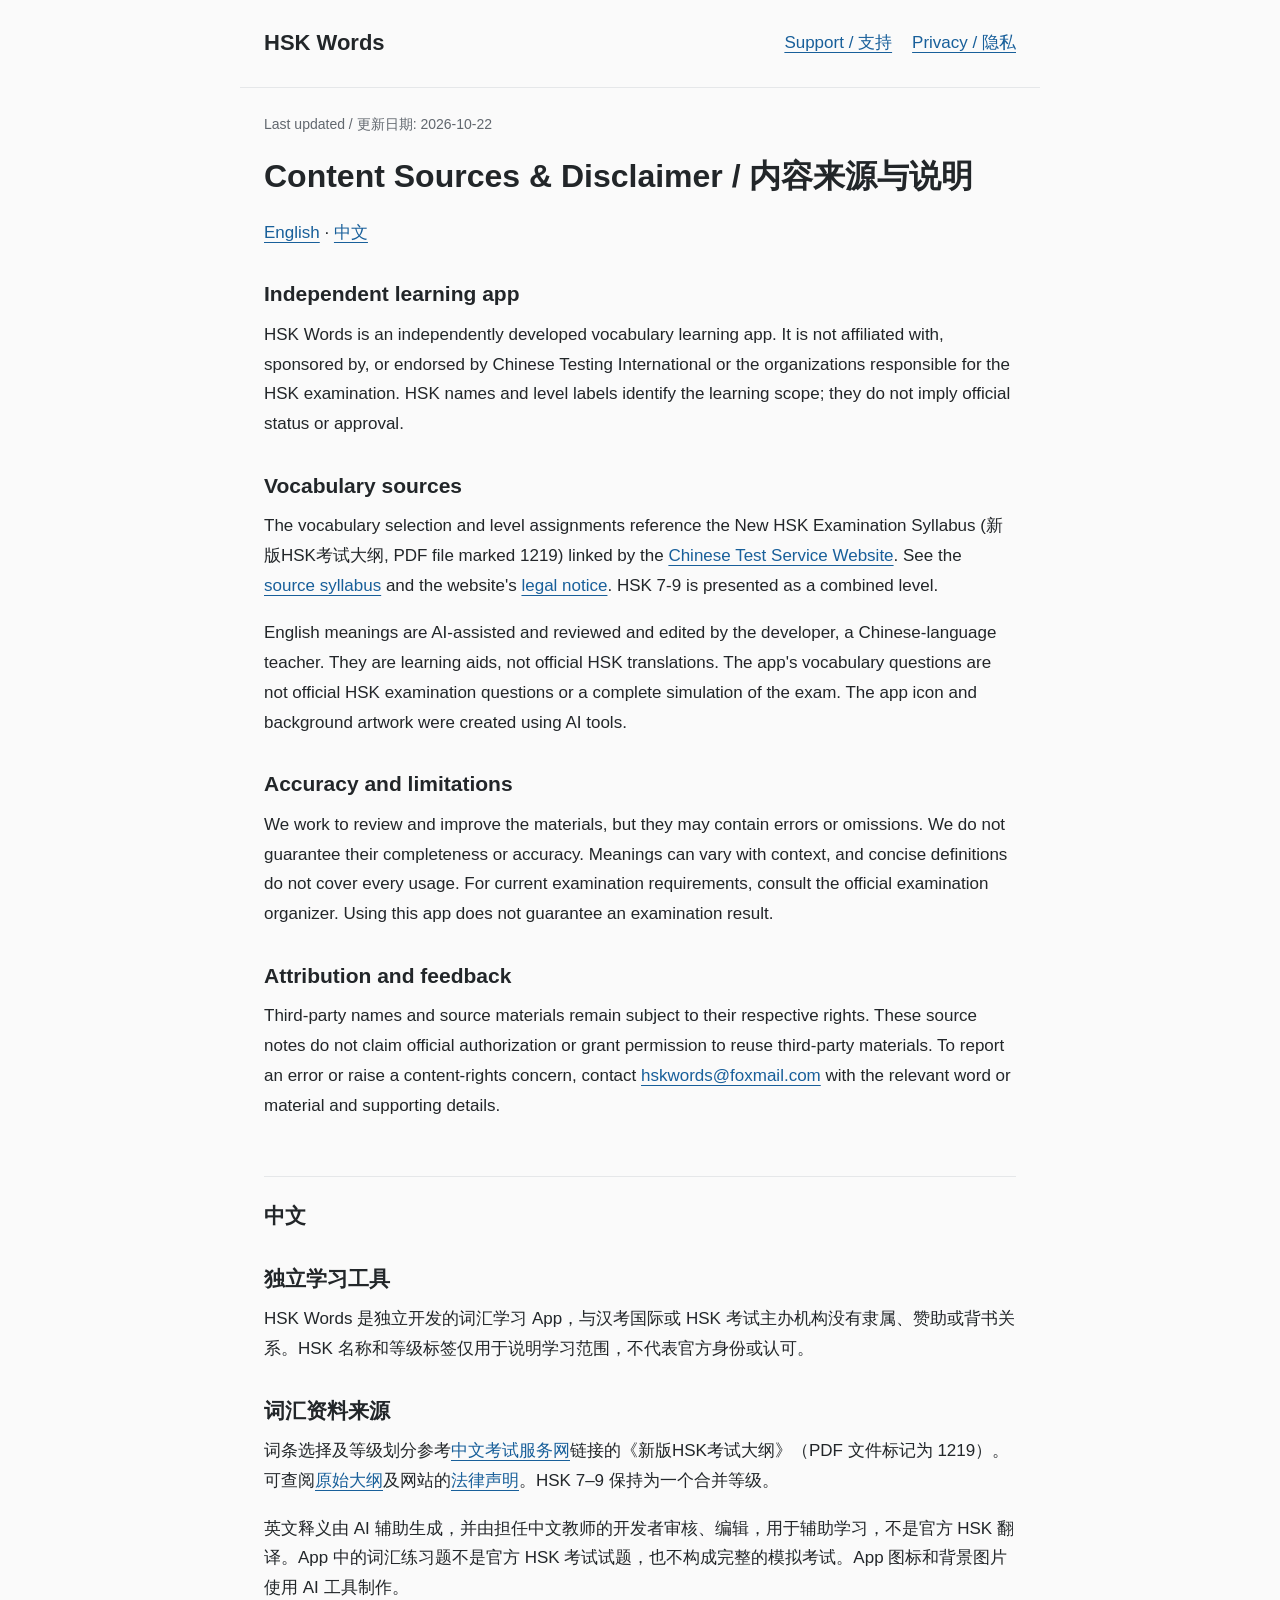
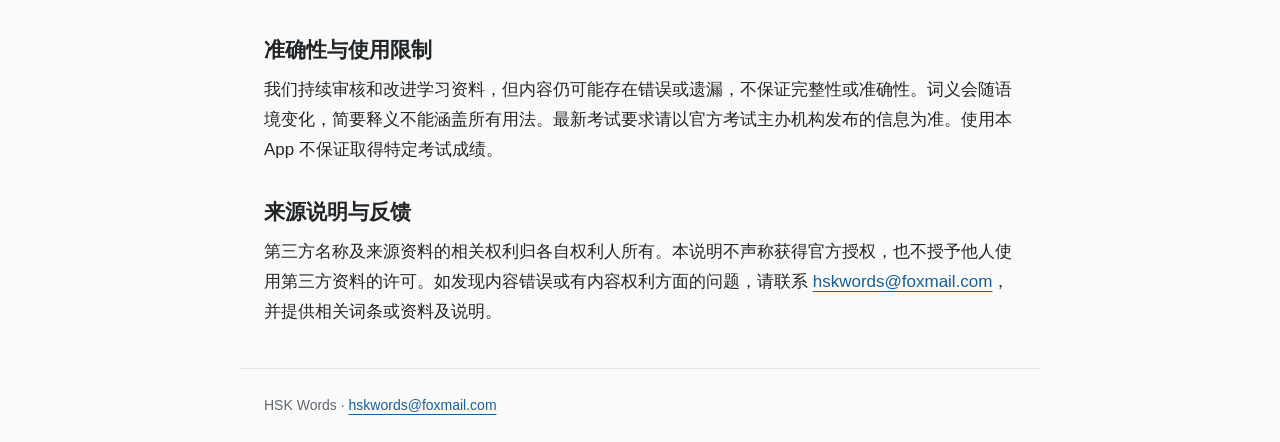
==== content.html @ 9126dc78 "docs: publish content sources and disclaimer" ====
<!doctype html>
<html lang="en">
<head><meta charset="utf-8"><meta name="viewport" content="width=device-width, initial-scale=1"><title>Content Sources &amp; Disclaimer / 内容来源与说明 | HSK Words</title><link rel="stylesheet" href="style.css"></head>
<body>
<header><a class="brand" href="index.html">HSK Words</a><nav aria-label="Pages"><a href="index.html">Support / 支持</a><a href="privacy.html">Privacy / 隐私</a></nav></header>
<main><p class="draft">Last updated / 更新日期: 2026-10-22</p>
<h1>Content Sources &amp; Disclaimer / 内容来源与说明</h1>
<p class="languages"><a href="#english">English</a> · <a href="#chinese">中文</a></p>
<section id="english" lang="en">
<h2>Independent learning app</h2>
<p>HSK Words is an independently developed vocabulary learning app. It is not affiliated with, sponsored by, or endorsed by Chinese Testing International or the organizations responsible for the HSK examination. HSK names and level labels identify the learning scope; they do not imply official status or approval.</p>
<h2>Vocabulary sources</h2>
<p>The vocabulary selection and level assignments reference the New HSK Examination Syllabus (新版HSK考试大纲, PDF file marked 1219) linked by the <a href="https://www.chinesetest.cn/">Chinese Test Service Website</a>. See the <a href="https://hsk.cn-bj.ufileos.com/3.0/%E6%96%B0%E7%89%88HSK%E8%80%83%E8%AF%95%E5%A4%A7%E7%BA%B21219.pdf">source syllabus</a> and the website's <a href="https://www.chinesetest.cn/legal-notice">legal notice</a>. HSK 7-9 is presented as a combined level.</p>
<p>English meanings are AI-assisted and reviewed and edited by the developer, a Chinese-language teacher. They are learning aids, not official HSK translations. The app's vocabulary questions are not official HSK examination questions or a complete simulation of the exam. The app icon and background artwork were created using AI tools.</p>
<h2>Accuracy and limitations</h2>
<p>We work to review and improve the materials, but they may contain errors or omissions. We do not guarantee their completeness or accuracy. Meanings can vary with context, and concise definitions do not cover every usage. For current examination requirements, consult the official examination organizer. Using this app does not guarantee an examination result.</p>
<h2>Attribution and feedback</h2>
<p>Third-party names and source materials remain subject to their respective rights. These source notes do not claim official authorization or grant permission to reuse third-party materials. To report an error or raise a content-rights concern, contact <a href="mailto:hskwords@foxmail.com">hskwords@foxmail.com</a> with the relevant word or material and supporting details.</p>
</section>
<section id="chinese" lang="zh-Hans">
<h2 class="language-title">中文</h2>
<h2>独立学习工具</h2>
<p>HSK Words 是独立开发的词汇学习 App，与汉考国际或 HSK 考试主办机构没有隶属、赞助或背书关系。HSK 名称和等级标签仅用于说明学习范围，不代表官方身份或认可。</p>
<h2>词汇资料来源</h2>
<p>词条选择及等级划分参考<a href="https://www.chinesetest.cn/">中文考试服务网</a>链接的《新版HSK考试大纲》（PDF 文件标记为 1219）。可查阅<a href="https://hsk.cn-bj.ufileos.com/3.0/%E6%96%B0%E7%89%88HSK%E8%80%83%E8%AF%95%E5%A4%A7%E7%BA%B21219.pdf">原始大纲</a>及网站的<a href="https://www.chinesetest.cn/legal-notice">法律声明</a>。HSK 7–9 保持为一个合并等级。</p>
<p>英文释义由 AI 辅助生成，并由担任中文教师的开发者审核、编辑，用于辅助学习，不是官方 HSK 翻译。App 中的词汇练习题不是官方 HSK 考试试题，也不构成完整的模拟考试。App 图标和背景图片使用 AI 工具制作。</p>
<h2>准确性与使用限制</h2>
<p>我们持续审核和改进学习资料，但内容仍可能存在错误或遗漏，不保证完整性或准确性。词义会随语境变化，简要释义不能涵盖所有用法。最新考试要求请以官方考试主办机构发布的信息为准。使用本 App 不保证取得特定考试成绩。</p>
<h2>来源说明与反馈</h2>
<p>第三方名称及来源资料的相关权利归各自权利人所有。本说明不声称获得官方授权，也不授予他人使用第三方资料的许可。如发现内容错误或有内容权利方面的问题，请联系 <a href="mailto:hskwords@foxmail.com">hskwords@foxmail.com</a>，并提供相关词条或资料及说明。</p>
</section>
</main><footer>HSK Words · <a href="mailto:hskwords@foxmail.com">hskwords@foxmail.com</a></footer>
</body></html>
---- style.css ----
* { box-sizing: border-box; }
html { color-scheme: light; scroll-padding-top: 24px; }
body { margin: 0; background: #fafafa; color: #222629; font: 17px/1.75 -apple-system, BlinkMacSystemFont, "Segoe UI", sans-serif; letter-spacing: 0; }
header, main, footer { max-width: 800px; margin: auto; padding: 24px; }
header { display: flex; align-items: center; justify-content: space-between; flex-wrap: wrap; gap: 16px; border-bottom: 1px solid #e5e7e9; }
nav { display: flex; flex-wrap: wrap; gap: 20px; }
a { color: #185f9a; text-underline-offset: 4px; overflow-wrap: anywhere; }
a:focus-visible { outline: 3px solid #185f9a; outline-offset: 4px; }
.brand { font-size: 22px; font-weight: 700; color: #222629; text-decoration: none; }
h1 { font-size: 32px; line-height: 1.3; margin: 20px 0; }
h2 { font-size: 21px; line-height: 1.45; margin: 32px 0 10px; }
p { margin: 0 0 18px; overflow-wrap: anywhere; }
.draft, footer { color: #61676e; font-size: 14px; }
.language-title { margin-top: 56px; padding-top: 24px; border-top: 1px solid #e5e7e9; }
footer { border-top: 1px solid #e5e7e9; }
@media (max-width: 480px) { header, main, footer { padding: 20px; } h1 { font-size: 28px; } }
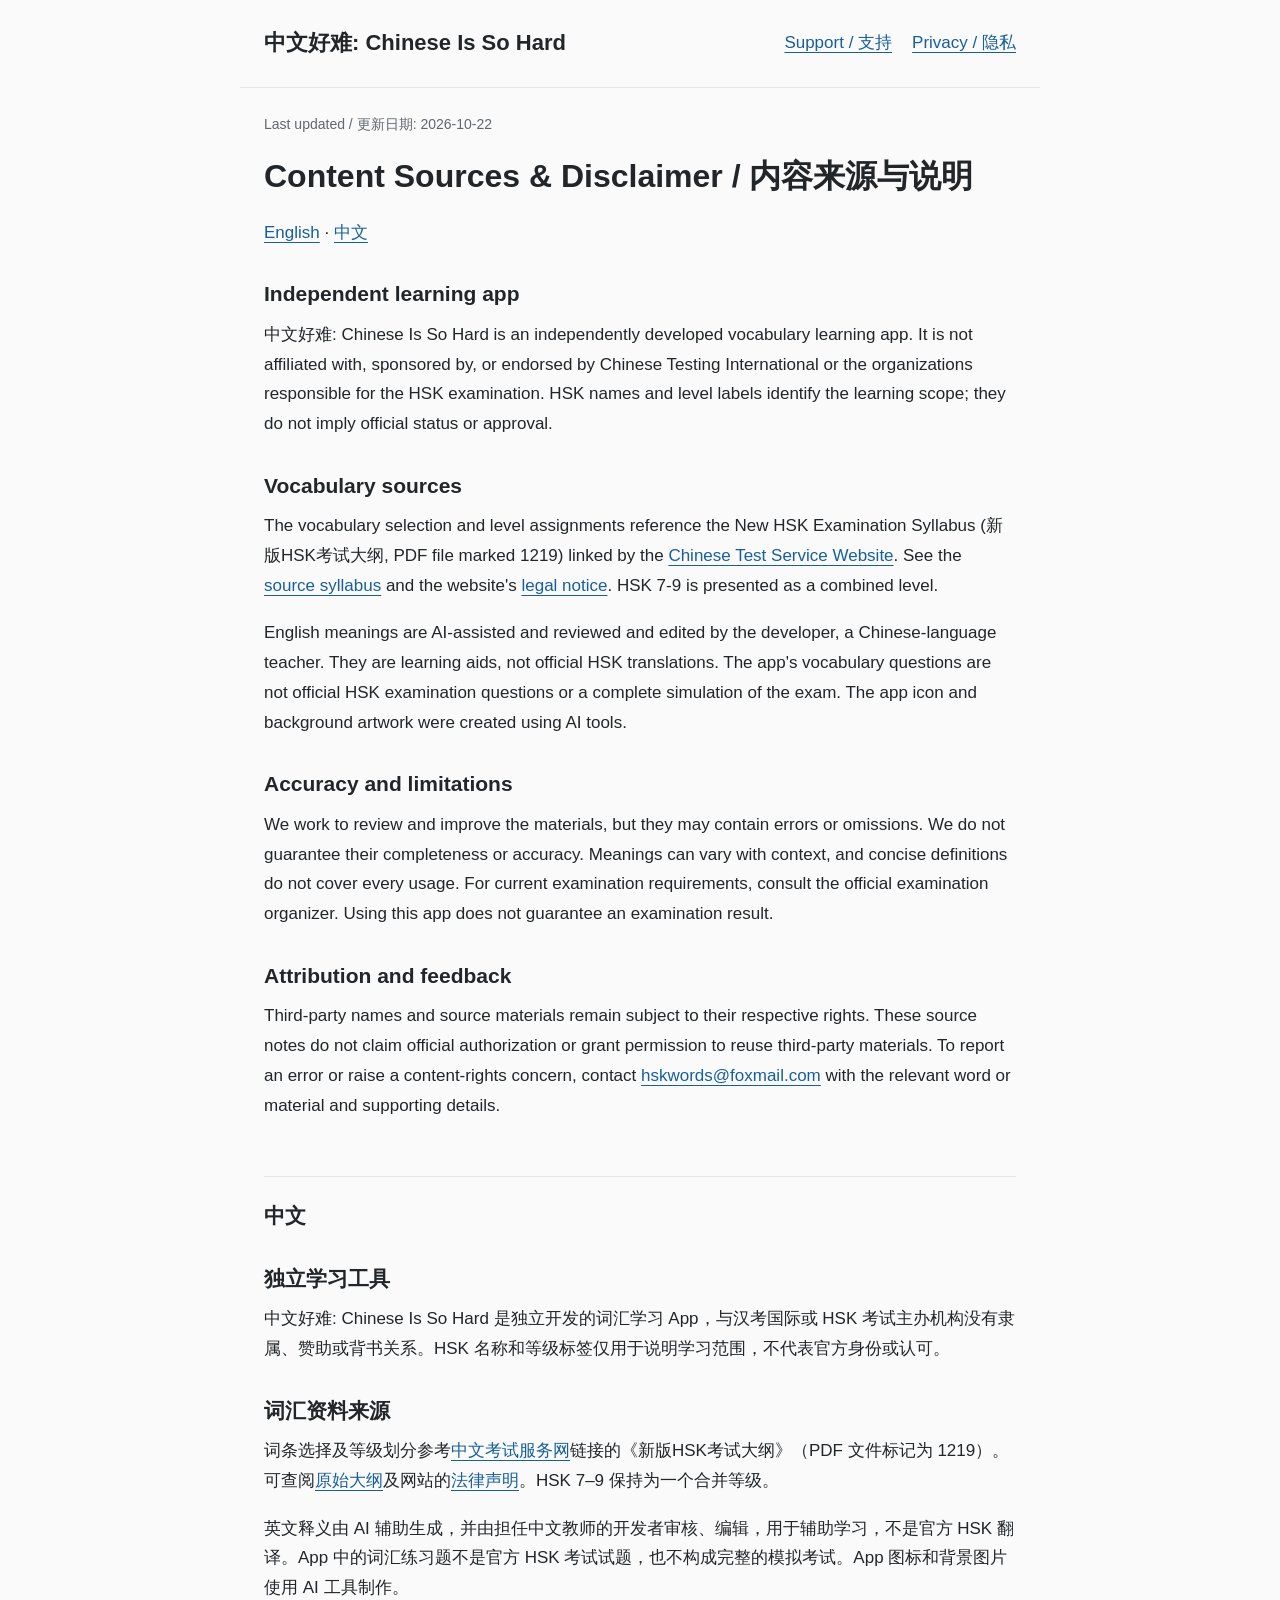
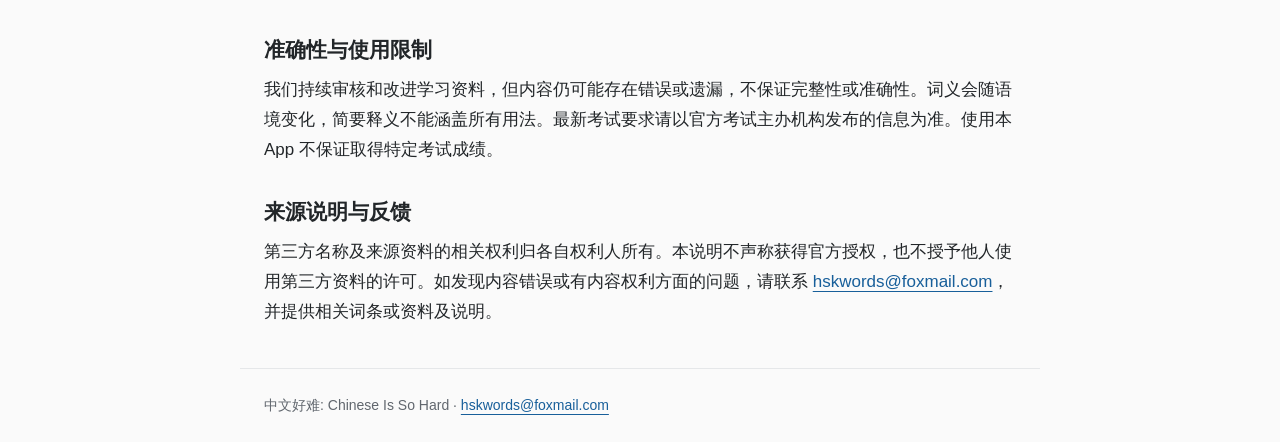
==== commit a57bece6: "polish: rename app to Chinese Is So Hard" ====
--- a/content.html
+++ b/content.html
@@ -1,14 +1,14 @@
 <!doctype html>
 <html lang="en">
-<head><meta charset="utf-8"><meta name="viewport" content="width=device-width, initial-scale=1"><title>Content Sources &amp; Disclaimer / 内容来源与说明 | HSK Words</title><link rel="stylesheet" href="style.css"></head>
+<head><meta charset="utf-8"><meta name="viewport" content="width=device-width, initial-scale=1"><title>Content Sources &amp; Disclaimer / 内容来源与说明 | 中文好难: Chinese Is So Hard</title><link rel="stylesheet" href="style.css"></head>
 <body>
-<header><a class="brand" href="index.html">HSK Words</a><nav aria-label="Pages"><a href="index.html">Support / 支持</a><a href="privacy.html">Privacy / 隐私</a></nav></header>
+<header><a class="brand" href="index.html">中文好难: Chinese Is So Hard</a><nav aria-label="Pages"><a href="index.html">Support / 支持</a><a href="privacy.html">Privacy / 隐私</a></nav></header>
 <main><p class="draft">Last updated / 更新日期: 2026-10-22</p>
 <h1>Content Sources &amp; Disclaimer / 内容来源与说明</h1>
 <p class="languages"><a href="#english">English</a> · <a href="#chinese">中文</a></p>
 <section id="english" lang="en">
 <h2>Independent learning app</h2>
-<p>HSK Words is an independently developed vocabulary learning app. It is not affiliated with, sponsored by, or endorsed by Chinese Testing International or the organizations responsible for the HSK examination. HSK names and level labels identify the learning scope; they do not imply official status or approval.</p>
+<p>中文好难: Chinese Is So Hard is an independently developed vocabulary learning app. It is not affiliated with, sponsored by, or endorsed by Chinese Testing International or the organizations responsible for the HSK examination. HSK names and level labels identify the learning scope; they do not imply official status or approval.</p>
 <h2>Vocabulary sources</h2>
 <p>The vocabulary selection and level assignments reference the New HSK Examination Syllabus (新版HSK考试大纲, PDF file marked 1219) linked by the <a href="https://www.chinesetest.cn/">Chinese Test Service Website</a>. See the <a href="https://hsk.cn-bj.ufileos.com/3.0/%E6%96%B0%E7%89%88HSK%E8%80%83%E8%AF%95%E5%A4%A7%E7%BA%B21219.pdf">source syllabus</a> and the website's <a href="https://www.chinesetest.cn/legal-notice">legal notice</a>. HSK 7-9 is presented as a combined level.</p>
 <p>English meanings are AI-assisted and reviewed and edited by the developer, a Chinese-language teacher. They are learning aids, not official HSK translations. The app's vocabulary questions are not official HSK examination questions or a complete simulation of the exam. The app icon and background artwork were created using AI tools.</p>
@@ -20,7 +20,7 @@
 <section id="chinese" lang="zh-Hans">
 <h2 class="language-title">中文</h2>
 <h2>独立学习工具</h2>
-<p>HSK Words 是独立开发的词汇学习 App，与汉考国际或 HSK 考试主办机构没有隶属、赞助或背书关系。HSK 名称和等级标签仅用于说明学习范围，不代表官方身份或认可。</p>
+<p>中文好难: Chinese Is So Hard 是独立开发的词汇学习 App，与汉考国际或 HSK 考试主办机构没有隶属、赞助或背书关系。HSK 名称和等级标签仅用于说明学习范围，不代表官方身份或认可。</p>
 <h2>词汇资料来源</h2>
 <p>词条选择及等级划分参考<a href="https://www.chinesetest.cn/">中文考试服务网</a>链接的《新版HSK考试大纲》（PDF 文件标记为 1219）。可查阅<a href="https://hsk.cn-bj.ufileos.com/3.0/%E6%96%B0%E7%89%88HSK%E8%80%83%E8%AF%95%E5%A4%A7%E7%BA%B21219.pdf">原始大纲</a>及网站的<a href="https://www.chinesetest.cn/legal-notice">法律声明</a>。HSK 7–9 保持为一个合并等级。</p>
 <p>英文释义由 AI 辅助生成，并由担任中文教师的开发者审核、编辑，用于辅助学习，不是官方 HSK 翻译。App 中的词汇练习题不是官方 HSK 考试试题，也不构成完整的模拟考试。App 图标和背景图片使用 AI 工具制作。</p>
@@ -29,5 +29,5 @@
 <h2>来源说明与反馈</h2>
 <p>第三方名称及来源资料的相关权利归各自权利人所有。本说明不声称获得官方授权，也不授予他人使用第三方资料的许可。如发现内容错误或有内容权利方面的问题，请联系 <a href="mailto:hskwords@foxmail.com">hskwords@foxmail.com</a>，并提供相关词条或资料及说明。</p>
 </section>
-</main><footer>HSK Words · <a href="mailto:hskwords@foxmail.com">hskwords@foxmail.com</a></footer>
+</main><footer>中文好难: Chinese Is So Hard · <a href="mailto:hskwords@foxmail.com">hskwords@foxmail.com</a></footer>
 </body></html>
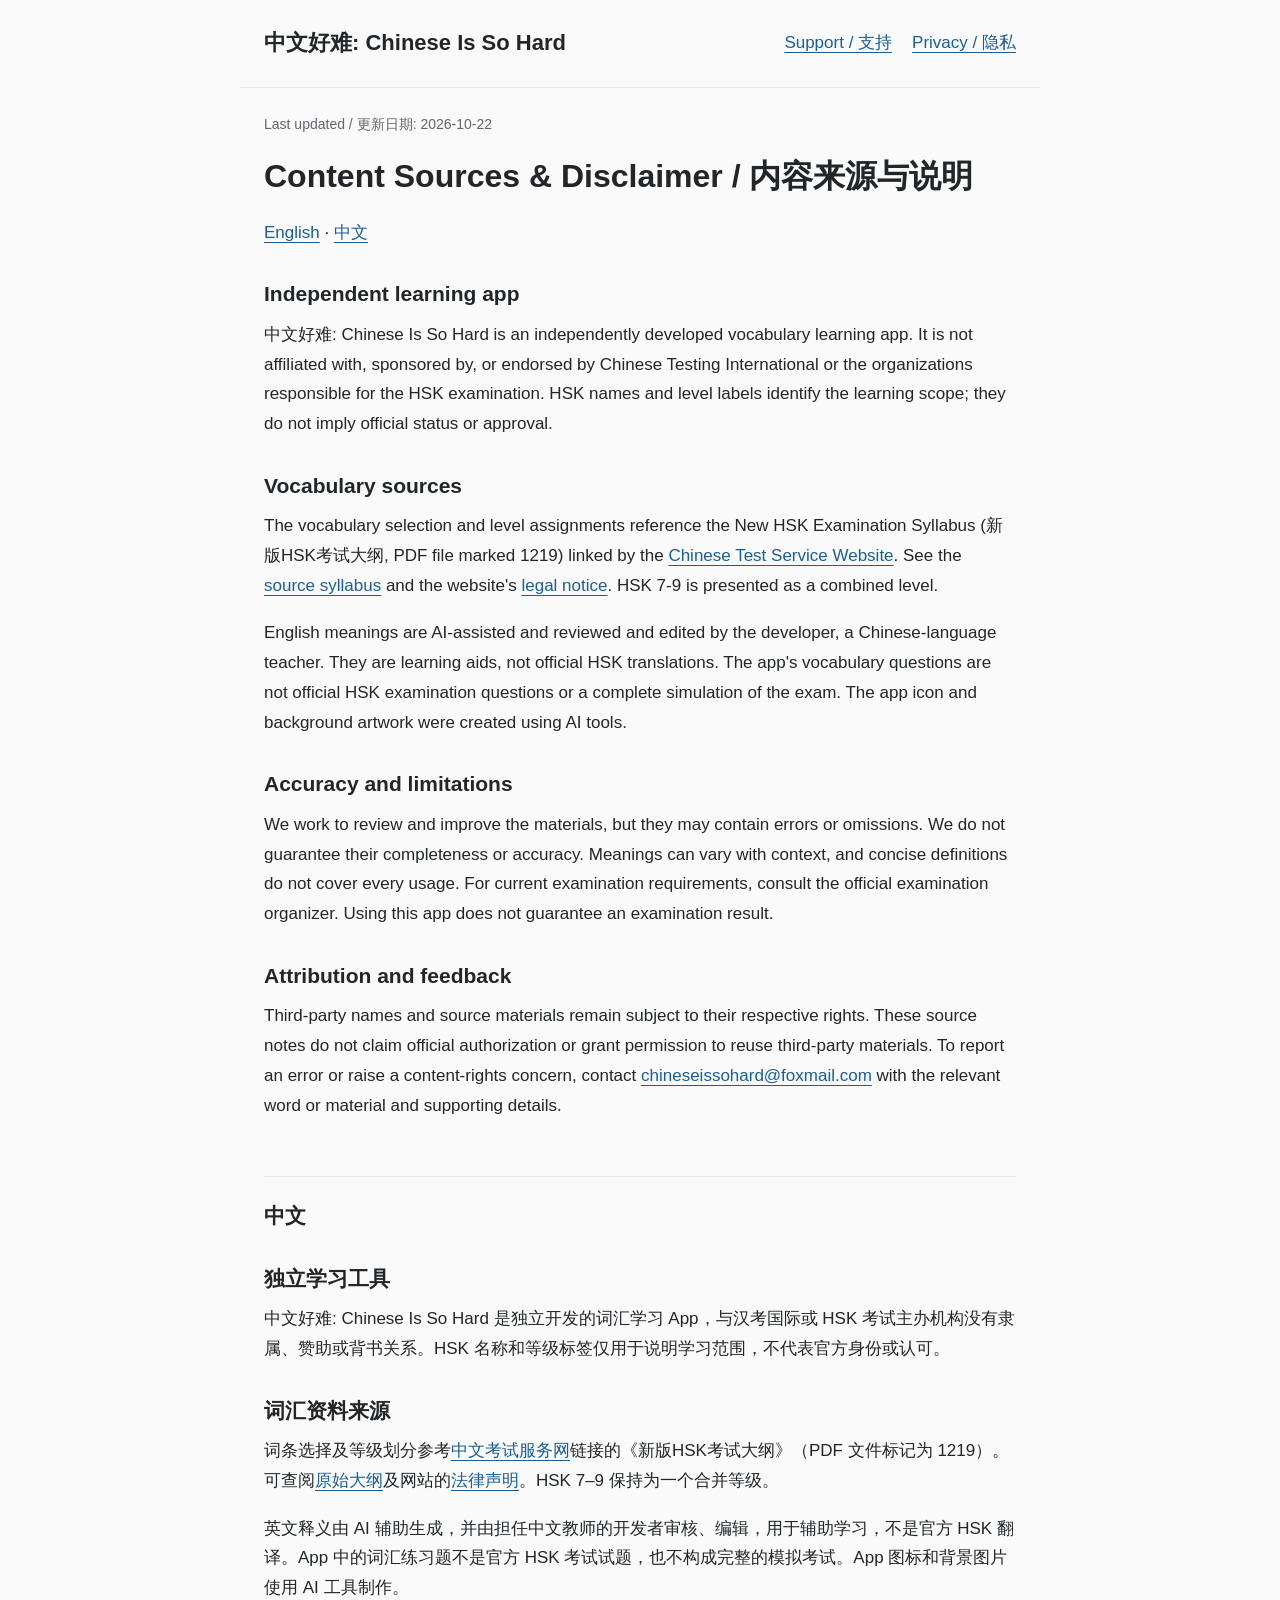
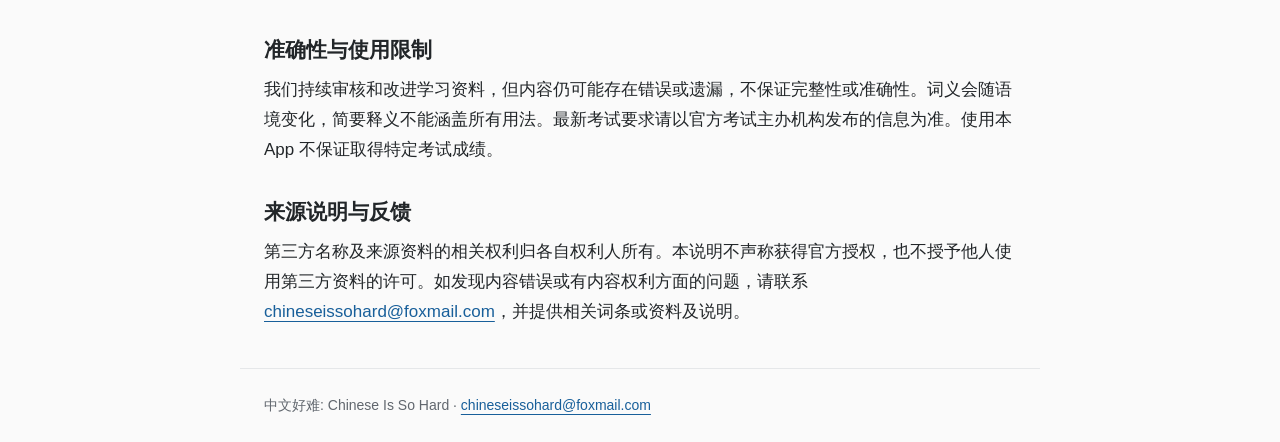
==== commit b326c235: "chore: update support email for new app brand" ====
--- a/content.html
+++ b/content.html
@@ -15,7 +15,7 @@
 <h2>Accuracy and limitations</h2>
 <p>We work to review and improve the materials, but they may contain errors or omissions. We do not guarantee their completeness or accuracy. Meanings can vary with context, and concise definitions do not cover every usage. For current examination requirements, consult the official examination organizer. Using this app does not guarantee an examination result.</p>
 <h2>Attribution and feedback</h2>
-<p>Third-party names and source materials remain subject to their respective rights. These source notes do not claim official authorization or grant permission to reuse third-party materials. To report an error or raise a content-rights concern, contact <a href="mailto:hskwords@foxmail.com">hskwords@foxmail.com</a> with the relevant word or material and supporting details.</p>
+<p>Third-party names and source materials remain subject to their respective rights. These source notes do not claim official authorization or grant permission to reuse third-party materials. To report an error or raise a content-rights concern, contact <a href="mailto:chineseissohard@foxmail.com">chineseissohard@foxmail.com</a> with the relevant word or material and supporting details.</p>
 </section>
 <section id="chinese" lang="zh-Hans">
 <h2 class="language-title">中文</h2>
@@ -27,7 +27,7 @@
 <h2>准确性与使用限制</h2>
 <p>我们持续审核和改进学习资料，但内容仍可能存在错误或遗漏，不保证完整性或准确性。词义会随语境变化，简要释义不能涵盖所有用法。最新考试要求请以官方考试主办机构发布的信息为准。使用本 App 不保证取得特定考试成绩。</p>
 <h2>来源说明与反馈</h2>
-<p>第三方名称及来源资料的相关权利归各自权利人所有。本说明不声称获得官方授权，也不授予他人使用第三方资料的许可。如发现内容错误或有内容权利方面的问题，请联系 <a href="mailto:hskwords@foxmail.com">hskwords@foxmail.com</a>，并提供相关词条或资料及说明。</p>
+<p>第三方名称及来源资料的相关权利归各自权利人所有。本说明不声称获得官方授权，也不授予他人使用第三方资料的许可。如发现内容错误或有内容权利方面的问题，请联系 <a href="mailto:chineseissohard@foxmail.com">chineseissohard@foxmail.com</a>，并提供相关词条或资料及说明。</p>
 </section>
-</main><footer>中文好难: Chinese Is So Hard · <a href="mailto:hskwords@foxmail.com">hskwords@foxmail.com</a></footer>
+</main><footer>中文好难: Chinese Is So Hard · <a href="mailto:chineseissohard@foxmail.com">chineseissohard@foxmail.com</a></footer>
 </body></html>
